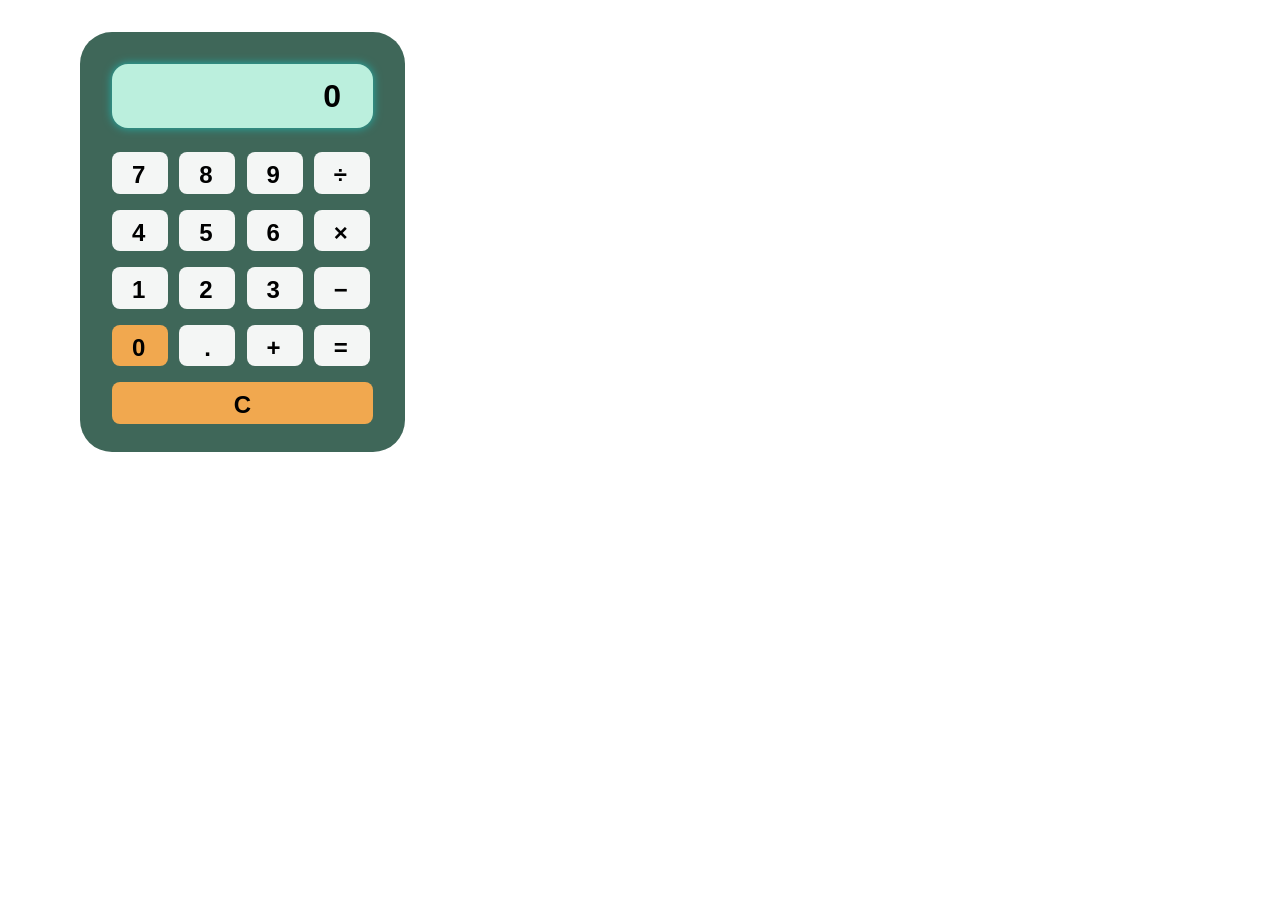
==== codes/index.html @ 58627656 "Enhance styling and add hover effect" ====
<!DOCTYPE html>
<html lang="en">
<head>
    <meta charset="UTF-8">
    <meta name="viewport" content="width=device-width, initial-scale=1.0">
    <title>Simple Calculator</title>

    <link rel="stylesheet" href="style.css">
</head>
<body>
    <div class="calc-body">

        <div class="input-container">
            <div class="input">
                <input type="text" name="user-input" id="user-input" value="0" readonly>
            </div>
        </div>

        <div class="calc-button">

            <div class="button-container">
                <button>7</button>
            </div>

            <div class="button-container">
                <button>8</button>
            </div>

            <div class="button-container">
                <button>9</button>
            </div>

            <div class="button-container">
                <button>&divide;</button>
            </div>

            <div class="button-container">
                <button>4</button>
            </div>

            <div class="button-container">
                <button>5</button>
            </div>

            <div class="button-container">
                <button>6</button>
            </div>

            <div class="button-container">
                <button>&times;</button>
            </div>

            <div class="button-container">
                <button>1</button>
            </div>

            <div class="button-container">
                <button>2</button>
            </div>

            <div class="button-container">
                <button>3</button>
            </div>

            <div class="button-container">
                <button>&minus;</button>
            </div>

            <div class="button-container zero">
                <button>0</button>
            </div>

            <div class="button-container dot">
                <button>.</button>
            </div>

            <div class="button-container">
                <button>&plus;</button>
            </div>

            <div class="button-container">
                <button>&equals;</button>
            </div>
        </div>

        <div class="button-container clear" style="grid-area: clear-button">
            <button>C</button>
        </div>

    </div>
</body>
</html>
---- codes/style.css ----
* {
    margin: 0;
    padding: 0;
    box-sizing: border-box;
}

.calc-body {
    background-color: rgb(63, 103, 89);
    width: 325px;
    height: 420px;
    margin: 2em 5em;
    padding: 2em;
    border-radius: 2em;
}

input {
    background: none;
    border: none;
    background-color: rgb(187, 239, 221);;
    width: 100%;
    height: 2em;

    padding: 1em;
    text-align: right;
    font-family: Helvetica, sans-serif;
    font-weight: 600;
    font-size: 2rem;
    border-radius: 0.5em;
    box-shadow: 0 0 10px rgba(0, 255, 255, 0.5);
}

.calc-button {
    display: grid;
    grid-template-columns: repeat(4, 1fr);
    gap: 1em 0.5em;
    padding-top: 1.5rem;
    padding-bottom: 1rem;
}

.button-container.clear {
    display: grid;

    width: 100%;
    background-color:  rgb(241, 168, 79);
    transition: background-color 0.25s;
}

.button-container.clear:hover {
    background-color: rgb(245, 167, 73);
    box-shadow: 0 0 20px rgba(255, 221, 53, 0.5);
}

.button-container {
    background-color: #fcfcfcf5;
    border-radius: 0.5em;
    width: 3.5em;
    height: 2.6em;
    cursor: pointer;
    transition: background-color 0.25s;
}

button {
    background: none;
    border: none;
    font-weight: bold;
    font-size: 1.5rem;
    /*padding-top: 10px;
    padding-bottom: 5px;
    padding-left: 20px; */

    margin: 9px 20px;
    cursor: pointer;
}

.button-container:hover {
    background-color: rgb(226, 223, 223);
    transform: scale(1.05);
    box-shadow: 0 0 20px rgba(0, 255, 255, 0.5);
}

.zero {
    background-color: rgb(241, 168, 79);
    transition: background-color 0.25s;
}

.zero:hover {
    background-color: rgb(230, 153, 59); 
    box-shadow: 0 0 20px rgba(255, 221, 53, 0.5);   
}

.dot {
    padding-left: 5px; 
}
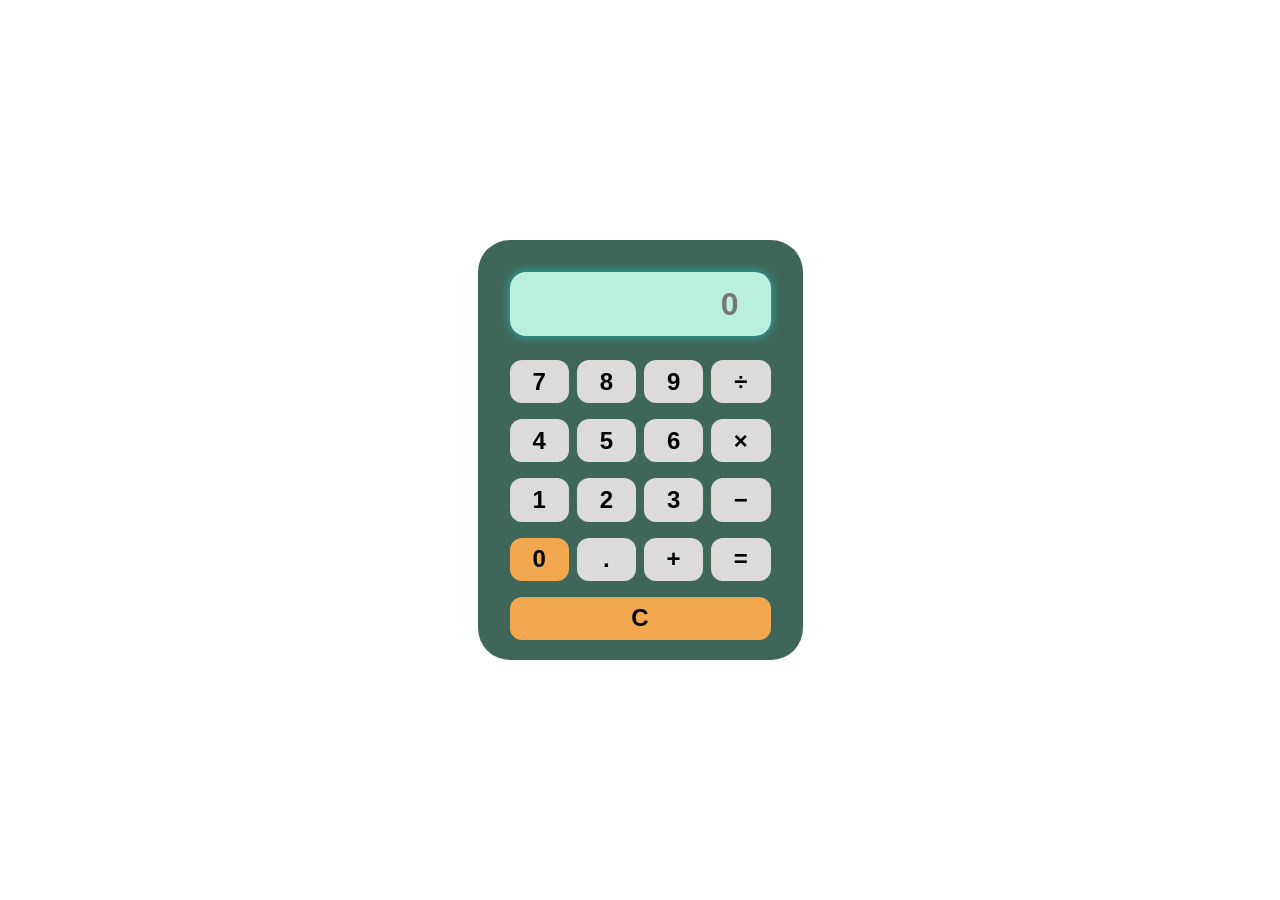
==== commit e80b7a21: "Remove button container, add some JS" ====
--- a/codes/index.html
+++ b/codes/index.html
@@ -12,81 +12,34 @@
 
         <div class="input-container">
             <div class="input">
-                <input type="text" name="user-input" id="user-input" value="0" readonly>
+                <input type="text" name="userInput" id="userInput" placeholder="0" readonly>
             </div>
         </div>
 
         <div class="calc-button">
 
-            <div class="button-container">
-                <button>7</button>
-            </div>
+            <button onclick="appendToDisplay('7')">7</button>
+            <button onclick="appendToDisplay('8')">8</button>
+            <button onclick="appendToDisplay('9')">9</button>
+            <button onclick="appendToDisplay('&divide;')">&divide;</button>
+            <button onclick="appendToDisplay('4')">4</button>
+            <button onclick="appendToDisplay('5')">5</button>
+            <button onclick="appendToDisplay('6')">6</button>
+            <button onclick="appendToDisplay('&times;')">&times;</button>
+            <button onclick="appendToDisplay('1')">1</button>
+            <button onclick="appendToDisplay('2')">2</button>
+            <button onclick="appendToDisplay('3')">3</button>
+            <button onclick="appendToDisplay('&minus;')">&minus;</button>
+            <button class="zero" onclick="appendToDisplay('0')">0</button>
+            <button onclick="appendToDisplay('.')">.</button>
+            <button onclick="appendToDisplay('&plus;')">&plus;</button>
+            <button onclick="calculateResult()">&equals;</button>
 
-            <div class="button-container">
-                <button>8</button>
-            </div>
-
-            <div class="button-container">
-                <button>9</button>
-            </div>
-
-            <div class="button-container">
-                <button>&divide;</button>
-            </div>
-
-            <div class="button-container">
-                <button>4</button>
-            </div>
-
-            <div class="button-container">
-                <button>5</button>
-            </div>
-
-            <div class="button-container">
-                <button>6</button>
-            </div>
-
-            <div class="button-container">
-                <button>&times;</button>
-            </div>
-
-            <div class="button-container">
-                <button>1</button>
-            </div>
-
-            <div class="button-container">
-                <button>2</button>
-            </div>
-
-            <div class="button-container">
-                <button>3</button>
-            </div>
-
-            <div class="button-container">
-                <button>&minus;</button>
-            </div>
-
-            <div class="button-container zero">
-                <button>0</button>
-            </div>
-
-            <div class="button-container dot">
-                <button>.</button>
-            </div>
-
-            <div class="button-container">
-                <button>&plus;</button>
-            </div>
-
-            <div class="button-container">
-                <button>&equals;</button>
-            </div>
         </div>
 
-        <div class="button-container clear" style="grid-area: clear-button">
-            <button>C</button>
-        </div>
+            <button class="clear" style="grid-area: clear-button" onclick="clearDisplay()">C</button>
+    </div>
 
-    </div>
+    <script src="main.js"></script>
 </body>
 </html>
--- a/codes/style.css
+++ b/codes/style.css
@@ -2,6 +2,13 @@
     margin: 0;
     padding: 0;
     box-sizing: border-box;
+}
+
+body {
+    display: flex;
+    justify-content: center;
+    align-items: center;
+    height: 100vh;
 }
 
 .calc-body {
@@ -37,45 +44,45 @@
     padding-bottom: 1rem;
 }
 
-.button-container.clear {
+button {
+    background: none;
+    border: none;
+    font-weight: bold;
+    background-color: #e3e0e0f5;
+    border-radius: 0.5em;
+    font-size: 1.5rem;
+    width: auto;
+    height: 1.8em;
+    cursor: pointer;
+    transition: background-color 0.25s;
+
+    cursor: pointer;
+}
+
+button:hover {
+    background-color: rgb(241, 233, 233);
+    transform: scale(1.05);
+    box-shadow: 0 0 20px rgba(0, 255, 255, 0.5);
+}
+button:active {
+    background-color: rgb(255, 255, 255);
+}
+
+.clear {
     display: grid;
+    align-items: center;
 
     width: 100%;
     background-color:  rgb(241, 168, 79);
     transition: background-color 0.25s;
 }
 
-.button-container.clear:hover {
+.clear:hover {
     background-color: rgb(245, 167, 73);
     box-shadow: 0 0 20px rgba(255, 221, 53, 0.5);
 }
-
-.button-container {
-    background-color: #fcfcfcf5;
-    border-radius: 0.5em;
-    width: 3.5em;
-    height: 2.6em;
-    cursor: pointer;
-    transition: background-color 0.25s;
-}
-
-button {
-    background: none;
-    border: none;
-    font-weight: bold;
-    font-size: 1.5rem;
-    /*padding-top: 10px;
-    padding-bottom: 5px;
-    padding-left: 20px; */
-
-    margin: 9px 20px;
-    cursor: pointer;
-}
-
-.button-container:hover {
-    background-color: rgb(226, 223, 223);
-    transform: scale(1.05);
-    box-shadow: 0 0 20px rgba(0, 255, 255, 0.5);
+.clear:active {
+    background-color: rgb(250, 198, 143);
 }
 
 .zero {
@@ -87,7 +94,6 @@
     background-color: rgb(230, 153, 59); 
     box-shadow: 0 0 20px rgba(255, 221, 53, 0.5);   
 }
-
-.dot {
-    padding-left: 5px; 
-}+.zero:active {
+    background-color: rgb(250, 198, 143);
+}
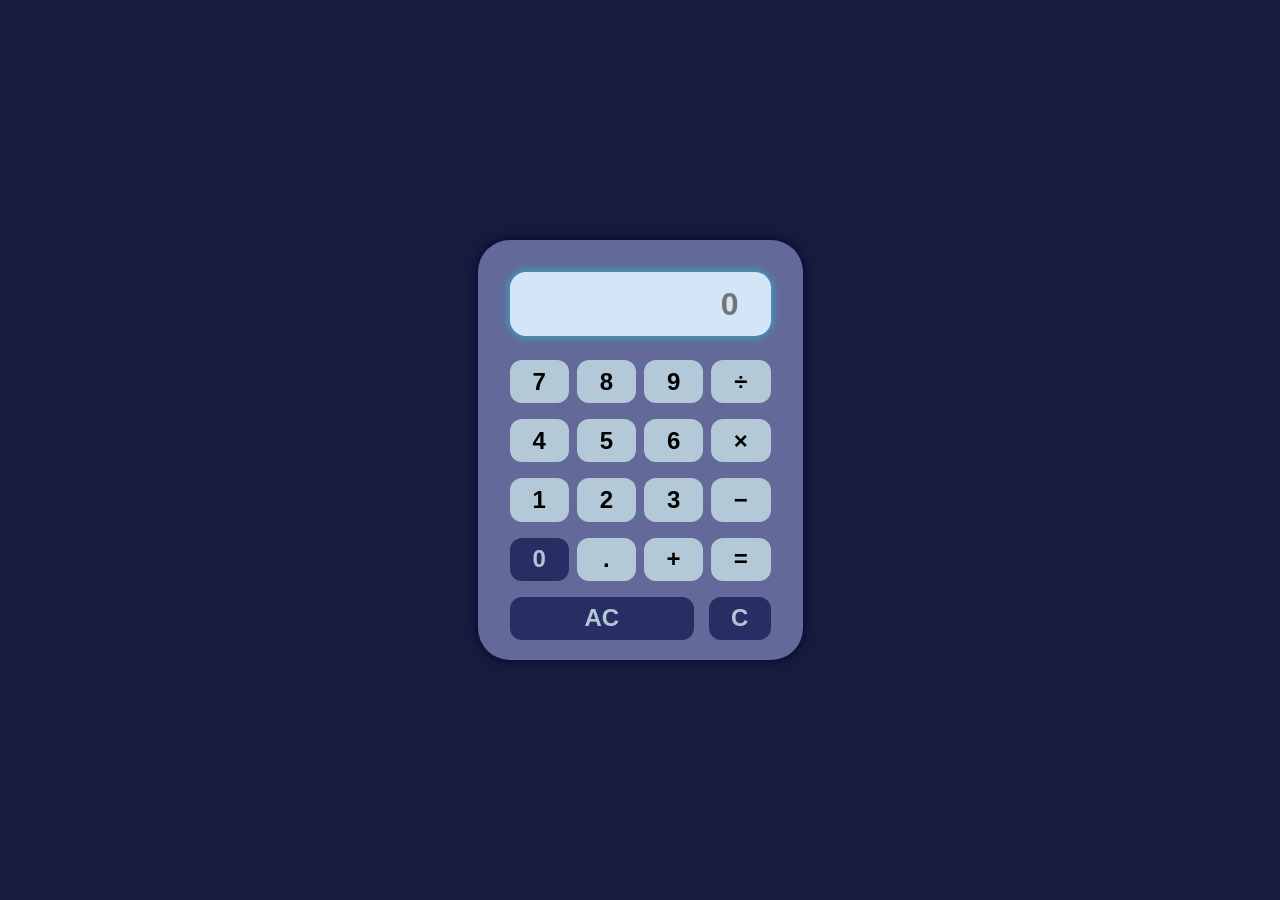
==== commit c82a9afc: "Add a clear button. Change the color" ====
--- a/codes/index.html
+++ b/codes/index.html
@@ -37,7 +37,12 @@
 
         </div>
 
-            <button class="clear" style="grid-area: clear-button" onclick="clearDisplay()">C</button>
+        <div class="clearBtn">
+            <button class="clear" style="grid-area: clear-button" onclick="clearDisplay()">AC</button>
+            
+            <button class="clearValue"  onclick="clearDisplay()">C</button>
+        </div>
+            
     </div>
 
     <script src="main.js"></script>
--- a/codes/style.css
+++ b/codes/style.css
@@ -9,13 +9,15 @@
     justify-content: center;
     align-items: center;
     height: 100vh;
+    background-color: rgb(23, 27, 61);
 }
 
 .calc-body {
-    background-color: rgb(63, 103, 89);
+    background-color: rgb(99, 106, 154);
+    box-shadow: 0 0 10px rgba(0, 3, 48, 0.923);
     width: 325px;
     height: 420px;
-    margin: 2em 5em;
+    /* margin: 2em 5em; */
     padding: 2em;
     border-radius: 2em;
 }
@@ -23,7 +25,7 @@
 input {
     background: none;
     border: none;
-    background-color: rgb(187, 239, 221);;
+    background-color: rgb(210, 230, 247);;
     width: 100%;
     height: 2em;
 
@@ -48,7 +50,7 @@
     background: none;
     border: none;
     font-weight: bold;
-    background-color: #e3e0e0f5;
+    background-color: #b8cedbf5;
     border-radius: 0.5em;
     font-size: 1.5rem;
     width: auto;
@@ -60,7 +62,7 @@
 }
 
 button:hover {
-    background-color: rgb(241, 233, 233);
+    background-color: #d9e0e4f5;
     transform: scale(1.05);
     box-shadow: 0 0 20px rgba(0, 255, 255, 0.5);
 }
@@ -68,32 +70,35 @@
     background-color: rgb(255, 255, 255);
 }
 
-.clear {
-    display: grid;
-    align-items: center;
-
-    width: 100%;
-    background-color:  rgb(241, 168, 79);
-    transition: background-color 0.25s;
+.clearBtn {
+    display: flex;
+    justify-content: space-between;
+    gap: 15px;
 }
 
-.clear:hover {
-    background-color: rgb(245, 167, 73);
-    box-shadow: 0 0 20px rgba(255, 221, 53, 0.5);
+.clearValue {
+    width: 25%;
 }
-.clear:active {
-    background-color: rgb(250, 198, 143);
+.clear {
+    width: 75%;
 }
 
+.clear,
+.clearValue,
 .zero {
-    background-color: rgb(241, 168, 79);
+    background-color:  rgb(40, 46, 100);
     transition: background-color 0.25s;
+    color: #b8cedbf5;
 }
 
+.clear:hover,
+.clearValue:hover,
 .zero:hover {
-    background-color: rgb(230, 153, 59); 
-    box-shadow: 0 0 20px rgba(255, 221, 53, 0.5);   
+    background-color: rgb(50, 60, 145);
+    box-shadow: 0 0 20px rgb(128, 137, 223);
 }
+.clear:active,
+.clearValue:active,
 .zero:active {
-    background-color: rgb(250, 198, 143);
+    background-color: rgb(128, 137, 223);
 }
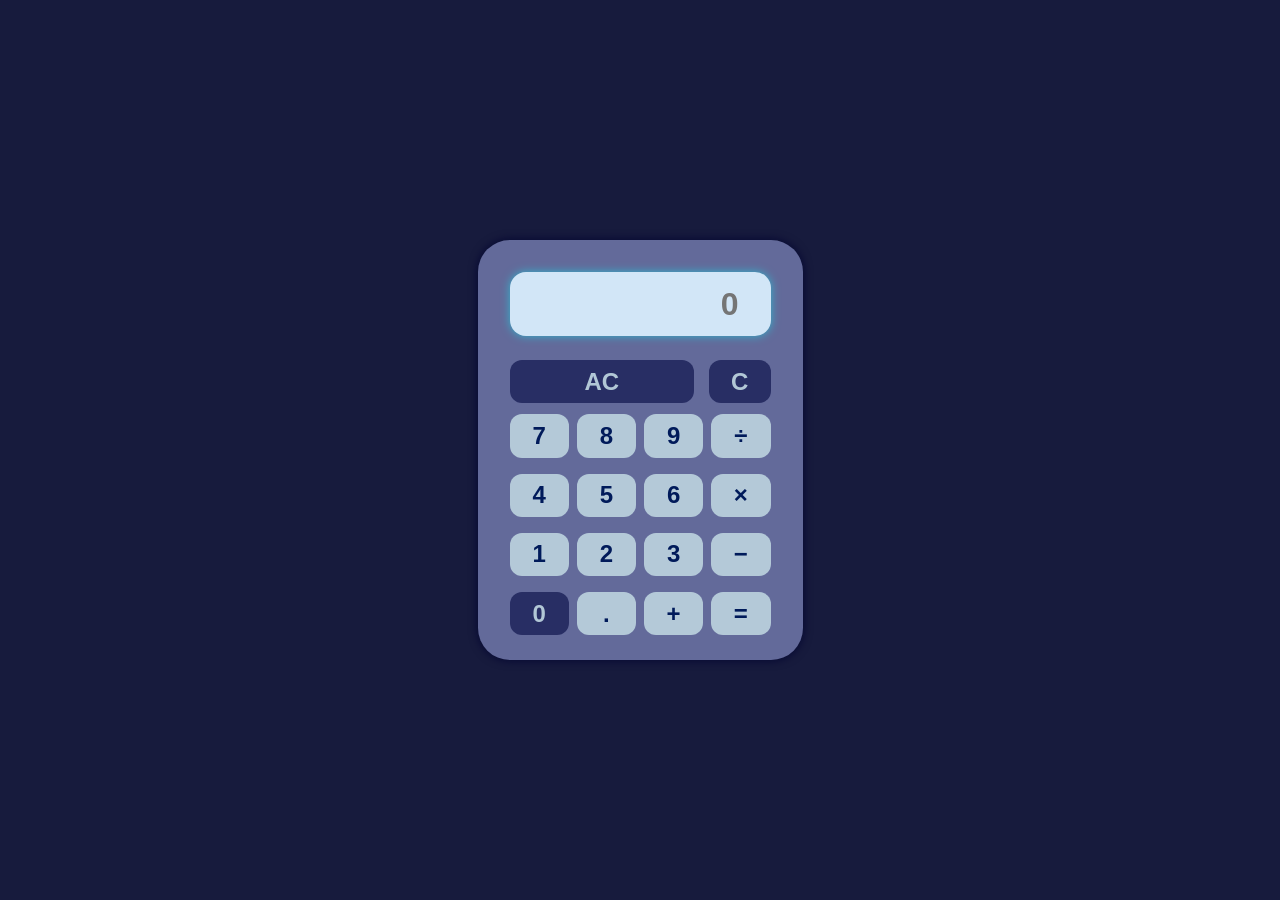
==== commit 23b2013e: "Add a function that takes two numbers and an operator." ====
--- a/codes/index.html
+++ b/codes/index.html
@@ -16,32 +16,33 @@
             </div>
         </div>
 
-        <div class="calc-button">
-
-            <button onclick="appendToDisplay('7')">7</button>
-            <button onclick="appendToDisplay('8')">8</button>
-            <button onclick="appendToDisplay('9')">9</button>
-            <button onclick="appendToDisplay('&divide;')">&divide;</button>
-            <button onclick="appendToDisplay('4')">4</button>
-            <button onclick="appendToDisplay('5')">5</button>
-            <button onclick="appendToDisplay('6')">6</button>
-            <button onclick="appendToDisplay('&times;')">&times;</button>
-            <button onclick="appendToDisplay('1')">1</button>
-            <button onclick="appendToDisplay('2')">2</button>
-            <button onclick="appendToDisplay('3')">3</button>
-            <button onclick="appendToDisplay('&minus;')">&minus;</button>
-            <button class="zero" onclick="appendToDisplay('0')">0</button>
-            <button onclick="appendToDisplay('.')">.</button>
-            <button onclick="appendToDisplay('&plus;')">&plus;</button>
-            <button onclick="calculateResult()">&equals;</button>
-
-        </div>
-
         <div class="clearBtn">
             <button class="clear" style="grid-area: clear-button" onclick="clearDisplay()">AC</button>
             
             <button class="clearValue"  onclick="clearDisplay()">C</button>
         </div>
+
+        <div class="calc-button">
+
+            <button class="numberBtn" onclick="appendToDisplay('7')">7</button>
+            <button class="numberBtn" onclick="appendToDisplay('8')">8</button>
+            <button class="numberBtn" onclick="appendToDisplay('9')">9</button>
+            <button class="operator" onclick="appendToDisplay('&divide;')">&divide;</button>
+            <button class="numberBtn" onclick="appendToDisplay('4')">4</button>
+            <button class="numberBtn" onclick="appendToDisplay('5')">5</button>
+            <button class="numberBtn" onclick="appendToDisplay('6')">6</button>
+            <button class="operator" onclick="appendToDisplay('&times;')">&times;</button>
+            <button class="numberBtn" onclick="appendToDisplay('1')">1</button>
+            <button class="numberBtn" onclick="appendToDisplay('2')">2</button>
+            <button class="numberBtn" onclick="appendToDisplay('3')">3</button>
+            <button class="operator" onclick="appendToDisplay('&minus;')">&minus;</button>
+            <button class="zero" onclick="appendToDisplay('0')">0</button>
+            <button class="numberBtn dot" onclick="appendToDisplay('.')">.</button>
+            <button class="operator" onclick="appendToDisplay('&plus;')">&plus;</button>
+            <button class="result" onclick="calculateResult()">&equals;</button>
+
+        </div>
+
             
     </div>
 
--- a/codes/style.css
+++ b/codes/style.css
@@ -42,7 +42,7 @@
     display: grid;
     grid-template-columns: repeat(4, 1fr);
     gap: 1em 0.5em;
-    padding-top: 1.5rem;
+    padding-top: 0.7rem;
     padding-bottom: 1rem;
 }
 
@@ -57,6 +57,7 @@
     height: 1.8em;
     cursor: pointer;
     transition: background-color 0.25s;
+    color: rgb(0, 26, 90);
 
     cursor: pointer;
 }
@@ -74,6 +75,7 @@
     display: flex;
     justify-content: space-between;
     gap: 15px;
+    padding-top: 1.5rem;
 }
 
 .clearValue {
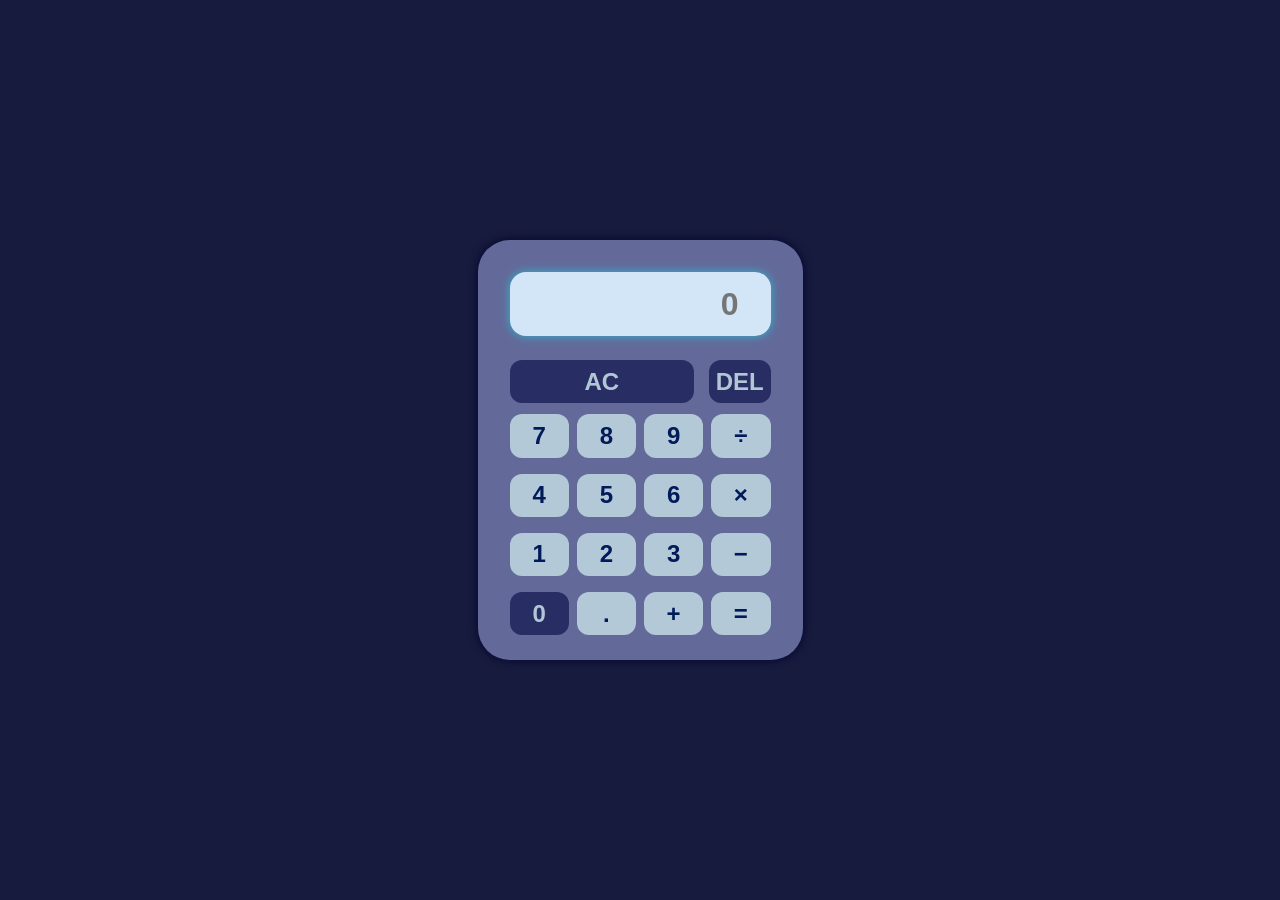
==== commit e64e1b2a: "Rewrite logic. Still need some fixing" ====
--- a/codes/index.html
+++ b/codes/index.html
@@ -12,34 +12,34 @@
 
         <div class="input-container">
             <div class="input">
-                <input type="text" name="userInput" id="userInput" placeholder="0" readonly>
+                <input class="displaySpace" type="text" name="userInput" id="userInput" placeholder="0" readonly>
             </div>
         </div>
 
         <div class="clearBtn">
-            <button class="clear" style="grid-area: clear-button" onclick="clearDisplay()">AC</button>
+            <button class="all-clear" style="grid-area: clear-button">AC</button>
             
-            <button class="clearValue"  onclick="clearDisplay()">C</button>
+            <button class="delete">DEL</button>
         </div>
 
         <div class="calc-button">
 
-            <button class="numberBtn" onclick="appendToDisplay('7')">7</button>
-            <button class="numberBtn" onclick="appendToDisplay('8')">8</button>
-            <button class="numberBtn" onclick="appendToDisplay('9')">9</button>
-            <button class="operator" onclick="appendToDisplay('&divide;')">&divide;</button>
-            <button class="numberBtn" onclick="appendToDisplay('4')">4</button>
-            <button class="numberBtn" onclick="appendToDisplay('5')">5</button>
-            <button class="numberBtn" onclick="appendToDisplay('6')">6</button>
-            <button class="operator" onclick="appendToDisplay('&times;')">&times;</button>
-            <button class="numberBtn" onclick="appendToDisplay('1')">1</button>
-            <button class="numberBtn" onclick="appendToDisplay('2')">2</button>
-            <button class="numberBtn" onclick="appendToDisplay('3')">3</button>
-            <button class="operator" onclick="appendToDisplay('&minus;')">&minus;</button>
-            <button class="zero" onclick="appendToDisplay('0')">0</button>
-            <button class="numberBtn dot" onclick="appendToDisplay('.')">.</button>
-            <button class="operator" onclick="appendToDisplay('&plus;')">&plus;</button>
-            <button class="result" onclick="calculateResult()">&equals;</button>
+            <button class="numberBtn">7</button>
+            <button class="numberBtn">8</button>
+            <button class="numberBtn">9</button>
+            <button class="operatorBtn">&divide;</button>
+            <button class="numberBtn">4</button>
+            <button class="numberBtn">5</button>
+            <button class="numberBtn">6</button>
+            <button class="operatorBtn">&times;</button>
+            <button class="numberBtn">1</button>
+            <button class="numberBtn">2</button>
+            <button class="numberBtn">3</button>
+            <button class="operatorBtn">&minus;</button>
+            <button class="numberBtn zero">0</button>
+            <button class="numberBtn dot">.</button>
+            <button class="operatorBtn">&plus;</button>
+            <button class="result equalBtn">&equals;</button>
 
         </div>
 
--- a/codes/style.css
+++ b/codes/style.css
@@ -22,15 +22,14 @@
     border-radius: 2em;
 }
 
-input {
+input{
     background: none;
     border: none;
     background-color: rgb(210, 230, 247);;
     width: 100%;
     height: 2em;
-
+    text-align: right;
     padding: 1em;
-    text-align: right;
     font-family: Helvetica, sans-serif;
     font-weight: 600;
     font-size: 2rem;
@@ -78,29 +77,29 @@
     padding-top: 1.5rem;
 }
 
-.clearValue {
+.delete {
     width: 25%;
 }
-.clear {
+.all-clear {
     width: 75%;
 }
 
-.clear,
-.clearValue,
+.all-clear,
+.delete,
 .zero {
     background-color:  rgb(40, 46, 100);
     transition: background-color 0.25s;
     color: #b8cedbf5;
 }
 
-.clear:hover,
-.clearValue:hover,
+.all-clear:hover,
+.delete:hover,
 .zero:hover {
     background-color: rgb(50, 60, 145);
     box-shadow: 0 0 20px rgb(128, 137, 223);
 }
-.clear:active,
-.clearValue:active,
+.all-clear:active,
+.delete:active,
 .zero:active {
     background-color: rgb(128, 137, 223);
 }
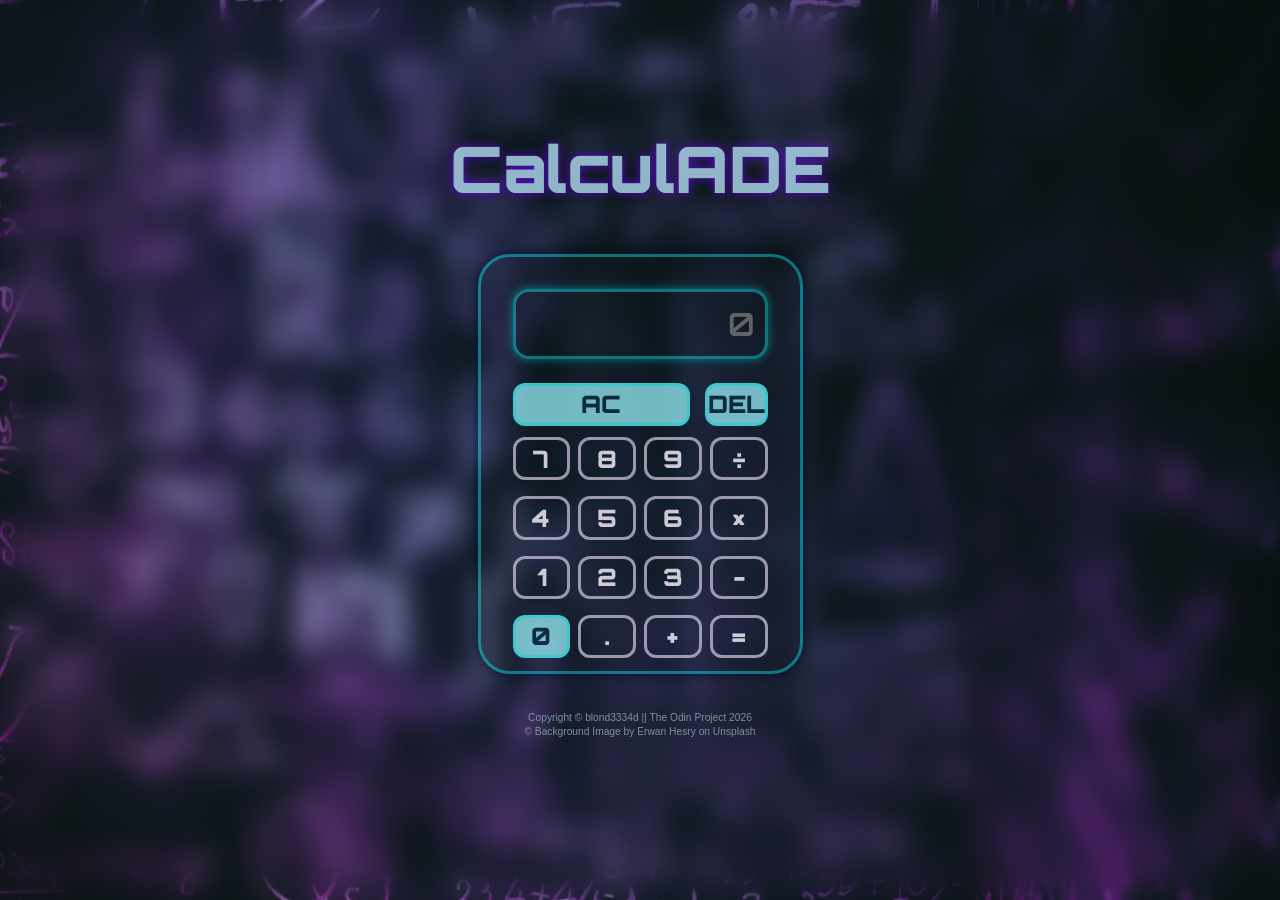
==== commit 9e0d29a7: "Do some restyling. Add all the functionalities. Chore: keyboard support." ====
--- a/codes/index.html
+++ b/codes/index.html
@@ -3,48 +3,71 @@
 <head>
     <meta charset="UTF-8">
     <meta name="viewport" content="width=device-width, initial-scale=1.0">
-    <title>Simple Calculator</title>
+    <title>Project: Calculator</title>
 
     <link rel="stylesheet" href="style.css">
+    <link rel="preconnect" href="https://fonts.googleapis.com">
+    <link rel="preconnect" href="https://fonts.gstatic.com" crossorigin>
+    <link href="https://fonts.googleapis.com/css2?family=Orbitron:wght@400..900&display=swap" rel="stylesheet">
+
+    <style>
+        body {
+            background-image: url('/img/math-background.jpg');
+            background-repeat: no-repeat;
+            background-attachment: fixed;
+            background-size: cover;
+            backdrop-filter: blur(15px);
+        }
+    </style>
 </head>
 <body>
-    <div class="calc-body">
+    <h1>CalculADE</h1>
 
-        <div class="input-container">
-            <div class="input">
-                <input class="displaySpace" type="text" name="userInput" id="userInput" placeholder="0" readonly>
+    <div class="calc-container">
+        <div class="calc-body">
+
+            <div class="input-container">
+                <div class="input">
+                    <input class="displaySpace" type="text" name="userInput" id="userInput" placeholder="0" readonly>
+                </div>
             </div>
-        </div>
 
-        <div class="clearBtn">
-            <button class="all-clear" style="grid-area: clear-button">AC</button>
+            <div class="clearBtn">
+                <button class="all-clear" style="grid-area:     clear-button">AC</button>
             
-            <button class="delete">DEL</button>
-        </div>
+                <button class="delete">DEL</button>
+            </div>
 
-        <div class="calc-button">
+            <div class="calc-button">
 
-            <button class="numberBtn">7</button>
-            <button class="numberBtn">8</button>
-            <button class="numberBtn">9</button>
-            <button class="operatorBtn">&divide;</button>
-            <button class="numberBtn">4</button>
-            <button class="numberBtn">5</button>
-            <button class="numberBtn">6</button>
-            <button class="operatorBtn">&times;</button>
-            <button class="numberBtn">1</button>
-            <button class="numberBtn">2</button>
-            <button class="numberBtn">3</button>
-            <button class="operatorBtn">&minus;</button>
-            <button class="numberBtn zero">0</button>
-            <button class="numberBtn dot">.</button>
-            <button class="operatorBtn">&plus;</button>
-            <button class="result equalBtn">&equals;</button>
+                <button class="numberBtn">7</button>
+                <button class="numberBtn">8</button>
+                <button class="numberBtn">9</button>
+                <button class="operatorBtn">&divide;</button>
+                <button class="numberBtn">4</button>
+                <button class="numberBtn">5</button>
+                <button class="numberBtn">6</button>
+                <button class="operatorBtn">&times;</button>
+                <button class="numberBtn">1</button>
+                <button class="numberBtn">2</button>
+                <button class="numberBtn">3</button>
+                <button class="operatorBtn">&minus;</button>
+                <button class="numberBtn zero">0</button>
+                <button class="numberBtn dot">.</button>
+                <button class="operatorBtn">&plus;</button>
+                <button class="result equalBtn">&equals;</button>
 
-        </div>
+            </div>
 
             
+        </div>
     </div>
+
+    <footer>
+        <p>Copyright &copy; blond3334d || The Odin Project 2026</p>
+        <p>&copy; Background Image by 
+Erwan Hesry on Unsplash</p>
+    </footer>
 
     <script src="main.js"></script>
 </body>
--- a/codes/style.css
+++ b/codes/style.css
@@ -5,36 +5,69 @@
 }
 
 body {
+    /* display: flex;
+    justify-content: center;
+    align-items: center; */
+    height: 100vh;
+    /* background-color: rgb(23, 27, 61); */
+}
+
+h1 {
+    text-align: center;
+    padding-top: 10%;
+    font-family: "Orbitron", sans-serif;
+    font-weight: 900;
+    color: rgba(181, 228, 244, 0.974);
+    text-shadow: 0 0 10px rgba(110, 4, 249, 0.974);
+    font-size: clamp(2rem, 10vw, 4rem);
+    opacity: 0.8;
+}
+
+footer {
+    width: 50%;
+    margin: auto;
+    text-align: center;
+    display: flex;
+    flex-direction: column;
+    gap: 3px;
+    padding-top: 3%;
+    font-family: "Roboto", sans-serif;
+    font-size: clamp(0.5rem, 0.8vw, 1rem);
+    color: rgba(126, 150, 158, 0.974);
+}
+
+.calc-container {
     display: flex;
     justify-content: center;
     align-items: center;
-    height: 100vh;
-    background-color: rgb(23, 27, 61);
+    padding-top: 3.5%;
 }
 
 .calc-body {
-    background-color: rgb(99, 106, 154);
+    border: solid rgba(0, 255, 255, 0.5);
     box-shadow: 0 0 10px rgba(0, 3, 48, 0.923);
+    opacity: 0.8;
     width: 325px;
     height: 420px;
-    /* margin: 2em 5em; */
     padding: 2em;
     border-radius: 2em;
 }
 
 input{
     background: none;
-    border: none;
-    background-color: rgb(210, 230, 247);;
+    border: solid rgba(0, 255, 255, 0.5);
+    /* background-color: rgb(210, 230, 247); */
     width: 100%;
     height: 2em;
     text-align: right;
-    padding: 1em;
-    font-family: Helvetica, sans-serif;
+    padding: 1em 0.3em;
+    font-family: "Orbitron", sans-serif;
+    font-optical-sizing: auto;
     font-weight: 600;
-    font-size: 2rem;
+    font-size: clamp(1rem, 5vw, 2rem);
     border-radius: 0.5em;
     box-shadow: 0 0 10px rgba(0, 255, 255, 0.5);
+    color: #fcf5ff;
 }
 
 .calc-button {
@@ -47,26 +80,34 @@
 
 button {
     background: none;
-    border: none;
+    border: solid rgba(204, 196, 219, 0.923);
     font-weight: bold;
-    background-color: #b8cedbf5;
+    /* background-color: #b8cedbf5; */
     border-radius: 0.5em;
+    font-family: "Orbitron", sans-serif;
+    font-optical-sizing: auto;
+    font-weight: 900;
     font-size: 1.5rem;
     width: auto;
     height: 1.8em;
     cursor: pointer;
     transition: background-color 0.25s;
-    color: rgb(0, 26, 90);
+    color: #fcf5ff;
 
     cursor: pointer;
 }
 
-button:hover {
+.numberBtn:hover,
+.operatorBtn:hover,
+.equalBtn:hover {
     background-color: #d9e0e4f5;
     transform: scale(1.05);
     box-shadow: 0 0 20px rgba(0, 255, 255, 0.5);
+    color: #201445;
 }
-button:active {
+.numberBtn:hover,
+.operatorBtn:hover,
+.equalBtn:hover {
     background-color: rgb(255, 255, 255);
 }
 
@@ -87,16 +128,20 @@
 .all-clear,
 .delete,
 .zero {
-    background-color:  rgb(40, 46, 100);
+    background-color:  rgba(156, 247, 255, 0.905);
+    border: solid rgba(0, 255, 255, 0.5);
     transition: background-color 0.25s;
-    color: #b8cedbf5;
+    color: #02283ef5;
 }
 
 .all-clear:hover,
 .delete:hover,
 .zero:hover {
-    background-color: rgb(50, 60, 145);
+    border: solid rgba(0, 255, 255, 0.5);
+    transform: scale(1.05);
+    background: none;
     box-shadow: 0 0 20px rgb(128, 137, 223);
+    color: #fcf5ff;
 }
 .all-clear:active,
 .delete:active,
